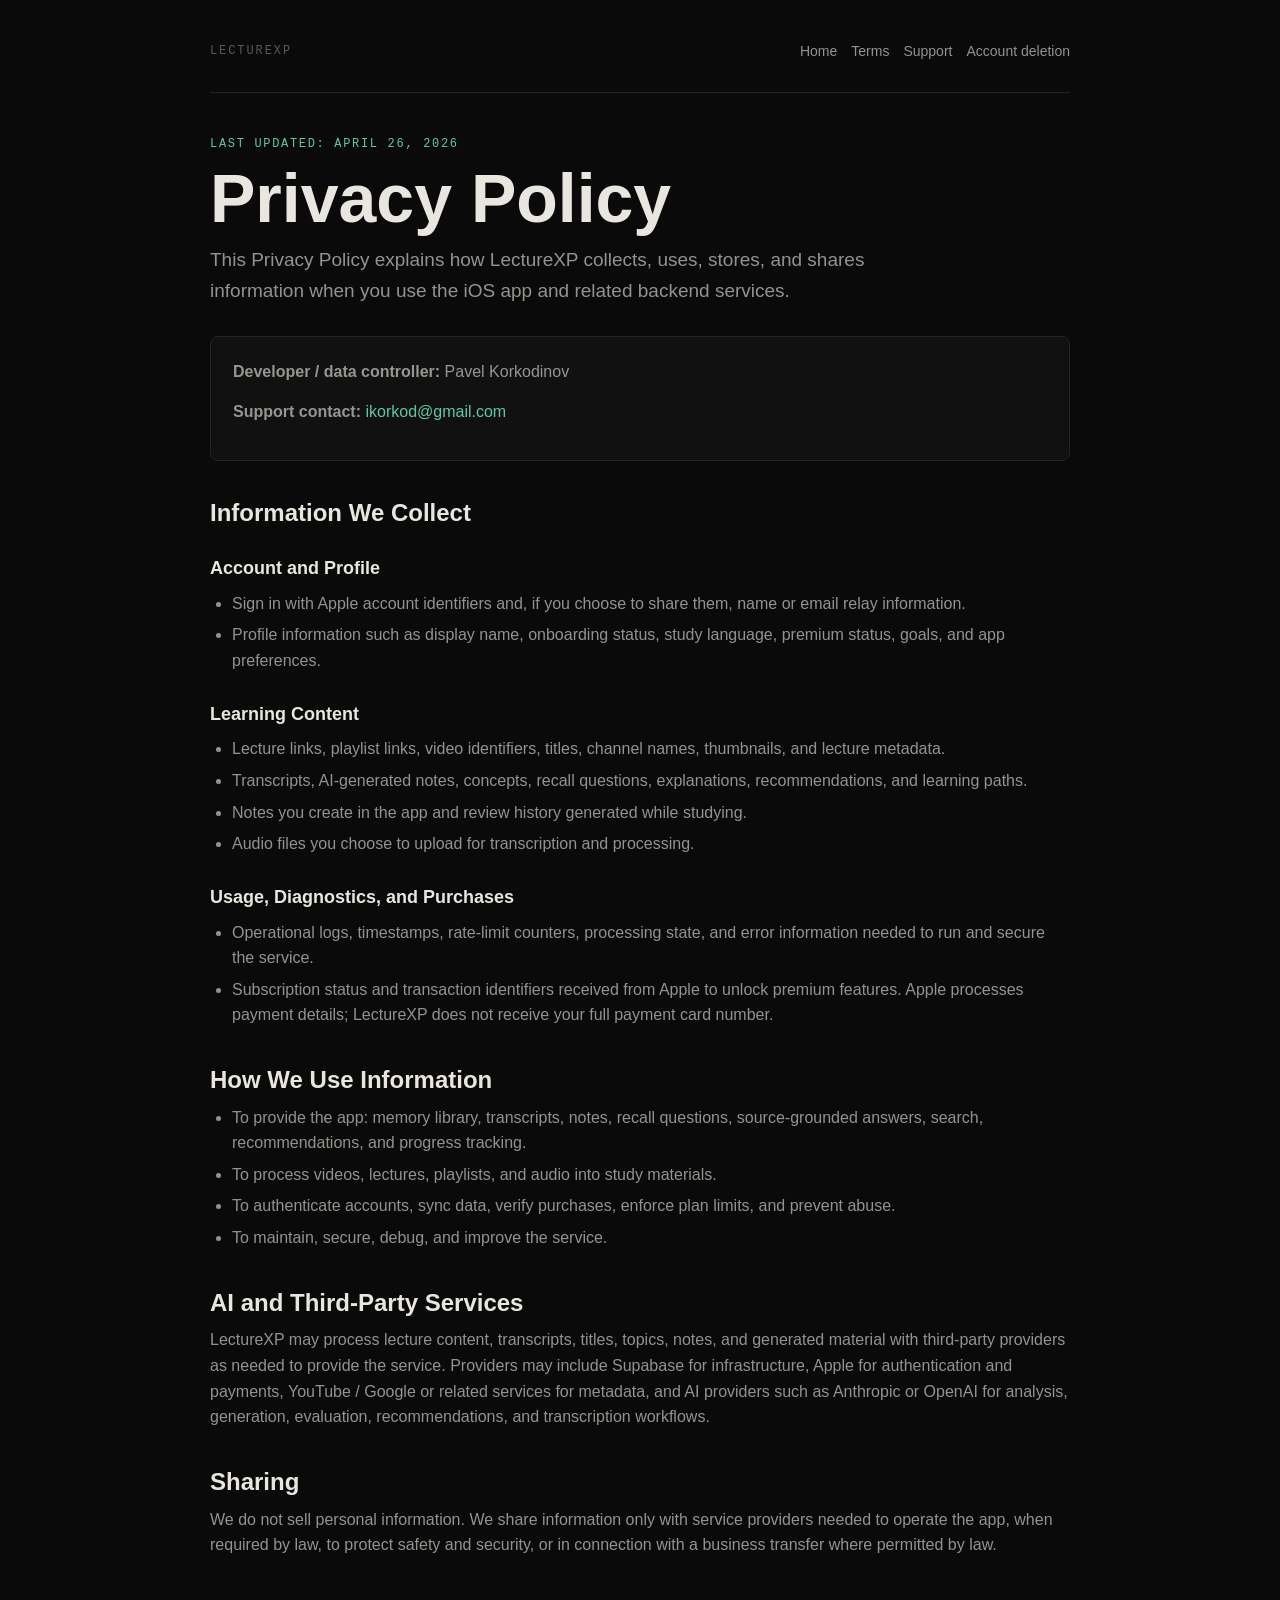
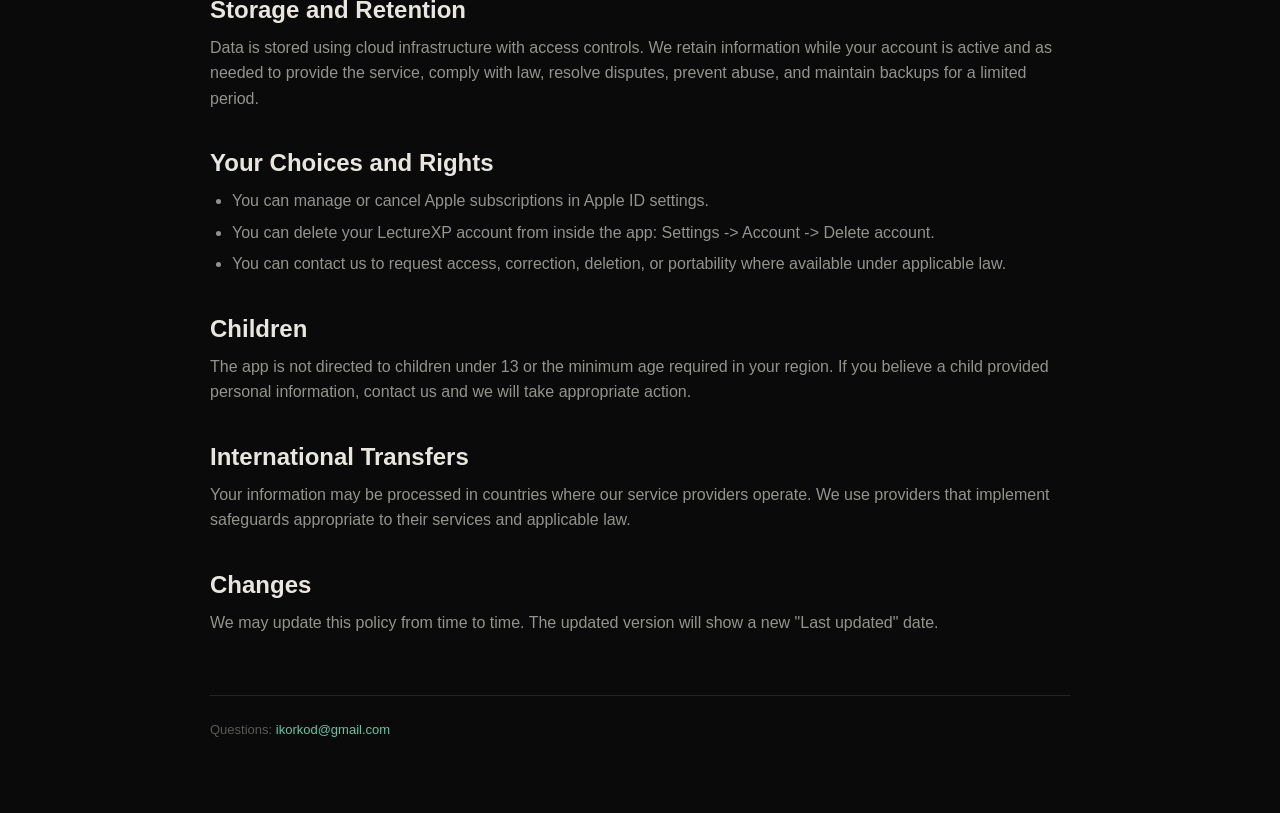
==== privacy.html @ f491b86e "Publish LectureXP legal pages" ====
<!doctype html>
<html lang="en">
<head>
  <meta charset="utf-8">
  <meta name="viewport" content="width=device-width, initial-scale=1">
  <title>Privacy Policy - LectureXP</title>
  <meta name="description" content="Privacy Policy for LectureXP.">
  <link rel="stylesheet" href="styles.css">
</head>
<body>
  <div class="shell">
    <header>
      <div class="brand">LectureXP</div>
      <nav>
        <a href="index.html">Home</a>
        <a href="terms.html">Terms</a>
        <a href="support.html">Support</a>
        <a href="account-deletion.html">Account deletion</a>
      </nav>
    </header>

    <main>
      <div class="eyebrow">Last updated: April 26, 2026</div>
      <h1>Privacy Policy</h1>
      <p class="lead">This Privacy Policy explains how LectureXP collects, uses, stores, and shares information when you use the iOS app and related backend services.</p>

      <div class="panel">
        <p><strong>Developer / data controller:</strong> Pavel Korkodinov</p>
        <p><strong>Support contact:</strong> <a href="mailto:ikorkod@gmail.com">ikorkod@gmail.com</a></p>
      </div>

      <h2>Information We Collect</h2>
      <h3>Account and Profile</h3>
      <ul>
        <li>Sign in with Apple account identifiers and, if you choose to share them, name or email relay information.</li>
        <li>Profile information such as display name, onboarding status, study language, premium status, goals, and app preferences.</li>
      </ul>

      <h3>Learning Content</h3>
      <ul>
        <li>Lecture links, playlist links, video identifiers, titles, channel names, thumbnails, and lecture metadata.</li>
        <li>Transcripts, AI-generated notes, concepts, recall questions, explanations, recommendations, and learning paths.</li>
        <li>Notes you create in the app and review history generated while studying.</li>
        <li>Audio files you choose to upload for transcription and processing.</li>
      </ul>

      <h3>Usage, Diagnostics, and Purchases</h3>
      <ul>
        <li>Operational logs, timestamps, rate-limit counters, processing state, and error information needed to run and secure the service.</li>
        <li>Subscription status and transaction identifiers received from Apple to unlock premium features. Apple processes payment details; LectureXP does not receive your full payment card number.</li>
      </ul>

      <h2>How We Use Information</h2>
      <ul>
        <li>To provide the app: memory library, transcripts, notes, recall questions, source-grounded answers, search, recommendations, and progress tracking.</li>
        <li>To process videos, lectures, playlists, and audio into study materials.</li>
        <li>To authenticate accounts, sync data, verify purchases, enforce plan limits, and prevent abuse.</li>
        <li>To maintain, secure, debug, and improve the service.</li>
      </ul>

      <h2>AI and Third-Party Services</h2>
      <p>LectureXP may process lecture content, transcripts, titles, topics, notes, and generated material with third-party providers as needed to provide the service. Providers may include Supabase for infrastructure, Apple for authentication and payments, YouTube / Google or related services for metadata, and AI providers such as Anthropic or OpenAI for analysis, generation, evaluation, recommendations, and transcription workflows.</p>

      <h2>Sharing</h2>
      <p>We do not sell personal information. We share information only with service providers needed to operate the app, when required by law, to protect safety and security, or in connection with a business transfer where permitted by law.</p>

      <h2>Storage and Retention</h2>
      <p>Data is stored using cloud infrastructure with access controls. We retain information while your account is active and as needed to provide the service, comply with law, resolve disputes, prevent abuse, and maintain backups for a limited period.</p>

      <h2>Your Choices and Rights</h2>
      <ul>
        <li>You can manage or cancel Apple subscriptions in Apple ID settings.</li>
        <li>You can delete your LectureXP account from inside the app: Settings -> Account -> Delete account.</li>
        <li>You can contact us to request access, correction, deletion, or portability where available under applicable law.</li>
      </ul>

      <h2>Children</h2>
      <p>The app is not directed to children under 13 or the minimum age required in your region. If you believe a child provided personal information, contact us and we will take appropriate action.</p>

      <h2>International Transfers</h2>
      <p>Your information may be processed in countries where our service providers operate. We use providers that implement safeguards appropriate to their services and applicable law.</p>

      <h2>Changes</h2>
      <p>We may update this policy from time to time. The updated version will show a new "Last updated" date.</p>
    </main>

    <footer>Questions: <a href="mailto:ikorkod@gmail.com">ikorkod@gmail.com</a></footer>
  </div>
</body>
</html>
---- styles.css ----
:root {
  color-scheme: dark;
  --bg: #0a0a0a;
  --surface: #111111;
  --surface-2: #151515;
  --border: #242424;
  --text: #e8e6df;
  --muted: rgba(232, 230, 223, 0.62);
  --faint: rgba(232, 230, 223, 0.36);
  --accent: #5dcaa5;
}

* {
  box-sizing: border-box;
}

html {
  background: var(--bg);
}

body {
  margin: 0;
  background: var(--bg);
  color: var(--text);
  font: 16px/1.6 -apple-system, BlinkMacSystemFont, "SF Pro Text", Inter, sans-serif;
}

a {
  color: var(--accent);
  text-decoration: none;
}

a:hover {
  text-decoration: underline;
}

.shell {
  width: min(860px, calc(100vw - 36px));
  margin: 0 auto;
  padding: 40px 0 72px;
}

header {
  display: flex;
  justify-content: space-between;
  gap: 20px;
  align-items: center;
  padding: 0 0 30px;
  border-bottom: 1px solid var(--border);
}

.brand {
  color: var(--faint);
  font-family: ui-monospace, SFMono-Regular, Menlo, monospace;
  font-size: 12px;
  letter-spacing: 0.16em;
  text-transform: uppercase;
}

nav {
  display: flex;
  flex-wrap: wrap;
  gap: 14px;
  justify-content: flex-end;
}

nav a {
  color: var(--muted);
  font-size: 14px;
}

main {
  padding-top: 42px;
}

.eyebrow {
  color: var(--accent);
  font-family: ui-monospace, SFMono-Regular, Menlo, monospace;
  font-size: 12px;
  letter-spacing: 0.14em;
  text-transform: uppercase;
}

h1 {
  margin: 10px 0 14px;
  max-width: 760px;
  font-size: clamp(38px, 7vw, 68px);
  line-height: 0.98;
  letter-spacing: 0;
}

h2 {
  margin: 38px 0 10px;
  font-size: 24px;
  line-height: 1.2;
}

h3 {
  margin: 26px 0 8px;
  font-size: 18px;
}

p {
  margin: 0 0 14px;
  color: var(--muted);
}

ul {
  margin: 0 0 18px;
  padding-left: 22px;
  color: var(--muted);
}

li + li {
  margin-top: 6px;
}

.lead {
  max-width: 680px;
  color: var(--muted);
  font-size: 19px;
}

.panel {
  margin: 30px 0;
  padding: 22px;
  background: var(--surface);
  border: 1px solid var(--border);
  border-radius: 8px;
}

.grid {
  display: grid;
  grid-template-columns: repeat(auto-fit, minmax(220px, 1fr));
  gap: 14px;
  margin-top: 28px;
}

.link-card {
  display: block;
  min-height: 132px;
  padding: 18px;
  background: var(--surface);
  border: 1px solid var(--border);
  border-radius: 8px;
}

.link-card strong {
  display: block;
  color: var(--text);
  font-size: 18px;
  margin-bottom: 8px;
}

.link-card span {
  color: var(--muted);
}

footer {
  margin-top: 60px;
  padding-top: 24px;
  border-top: 1px solid var(--border);
  color: var(--faint);
  font-size: 13px;
}

code {
  padding: 2px 5px;
  border-radius: 5px;
  background: var(--surface-2);
}

@media (max-width: 640px) {
  header {
    align-items: flex-start;
    flex-direction: column;
  }

  nav {
    justify-content: flex-start;
  }
}
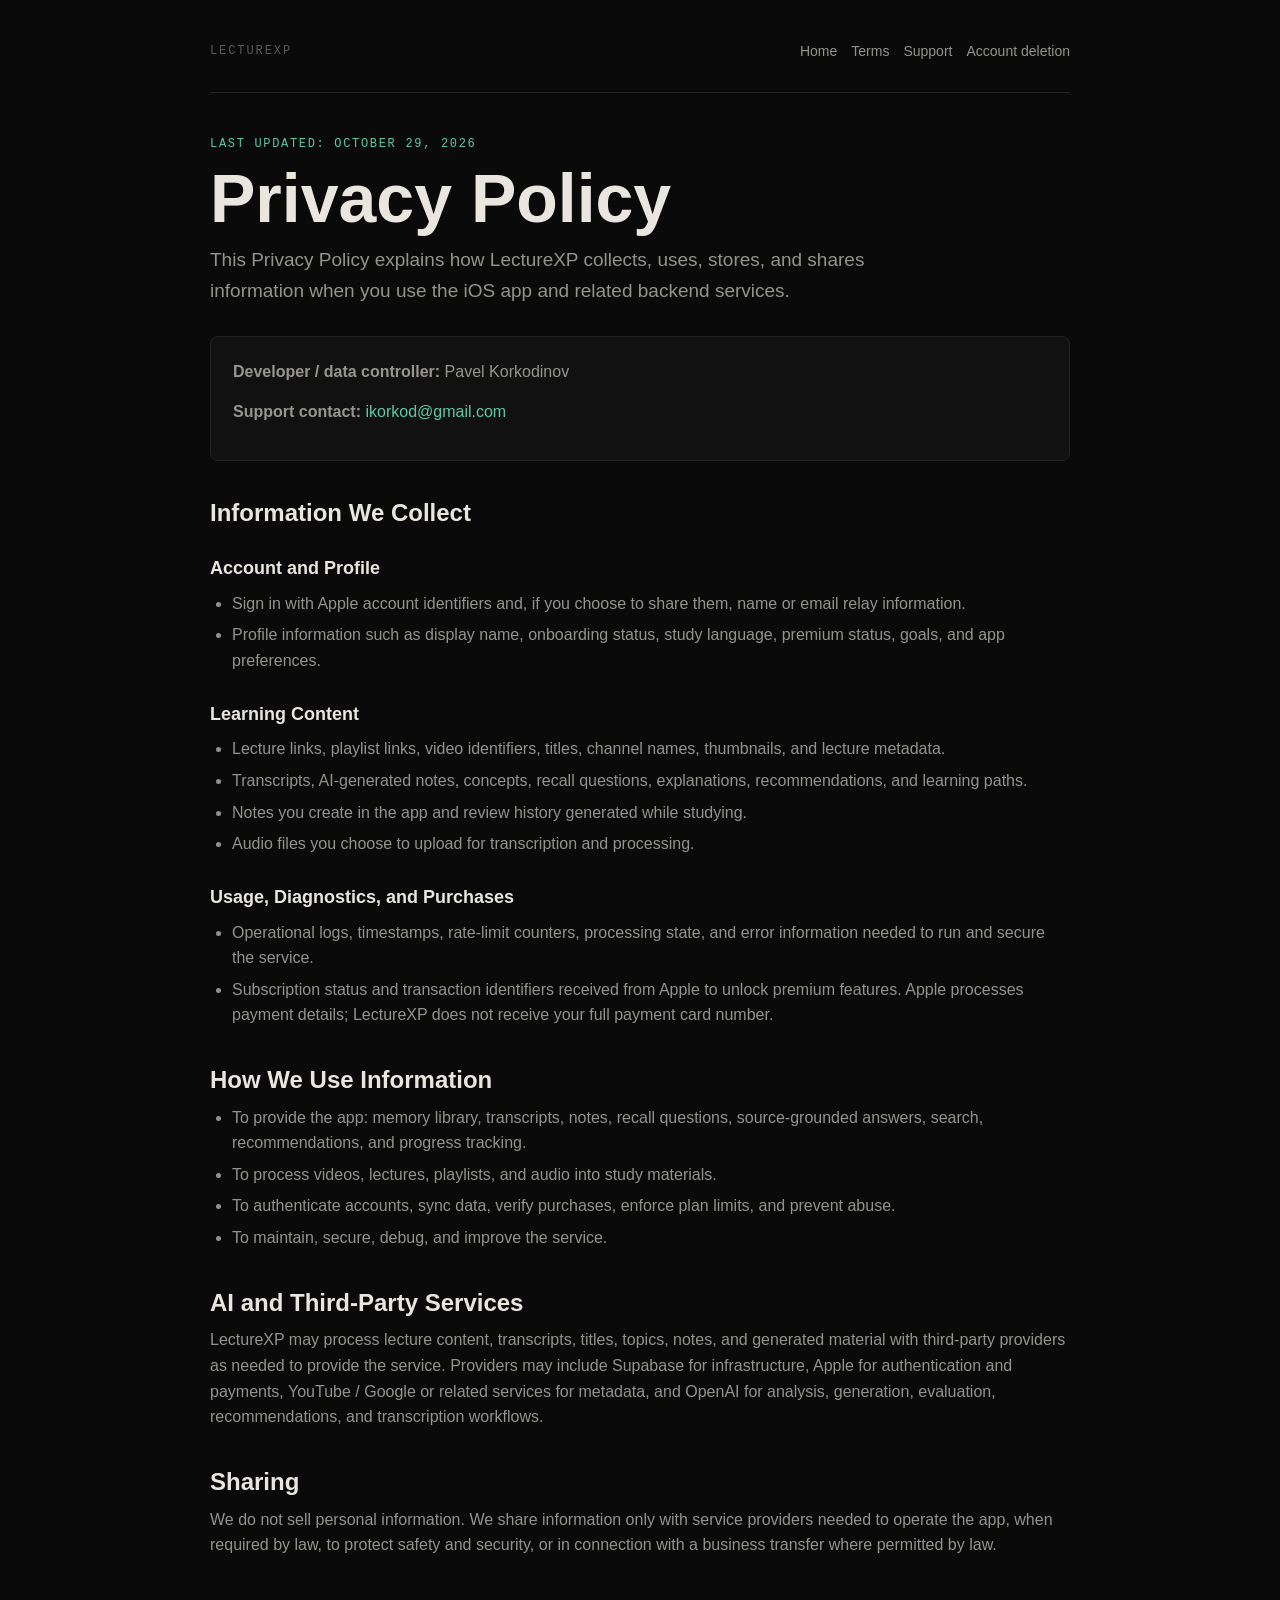
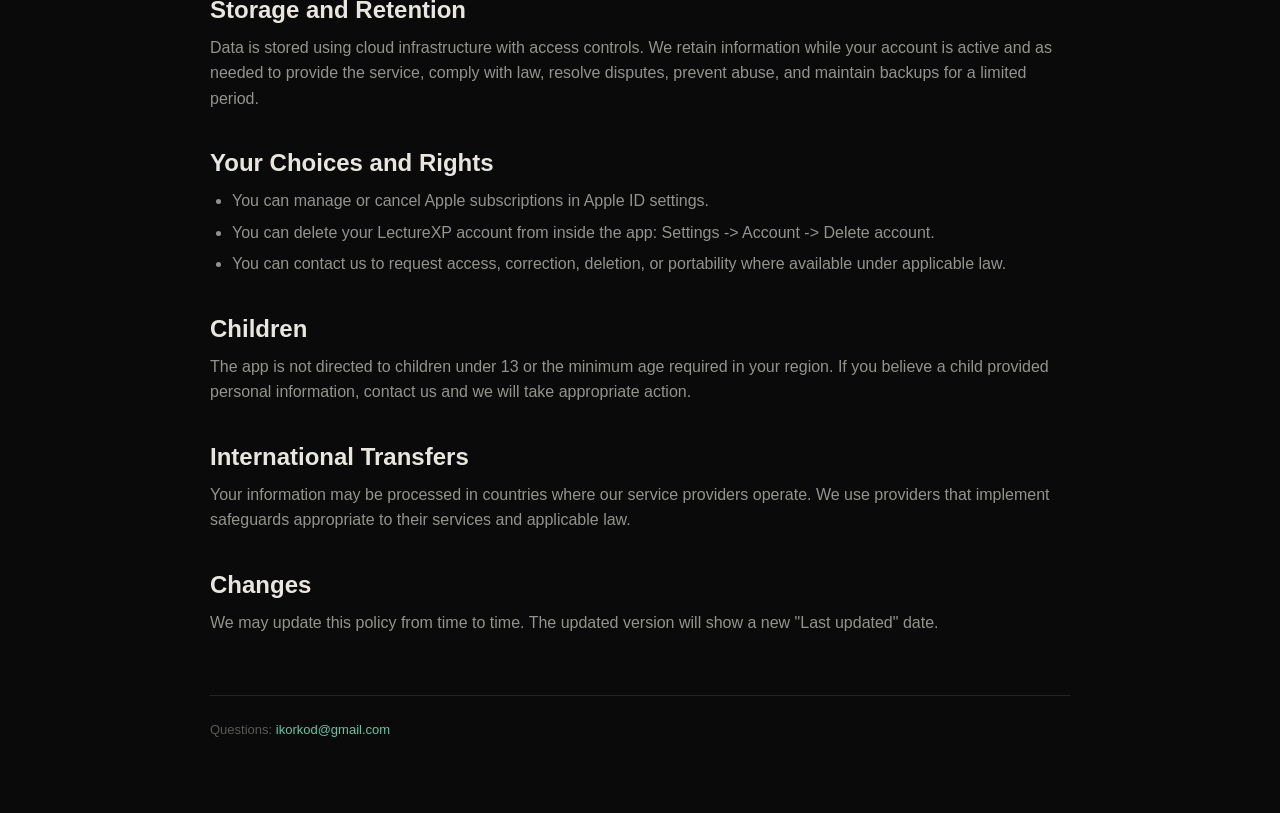
==== commit 61d08ec5: "Update AI processing disclosure for OpenAI migration" ====
--- a/privacy.html
+++ b/privacy.html
@@ -20,7 +20,7 @@
     </header>
 
     <main>
-      <div class="eyebrow">Last updated: April 26, 2026</div>
+      <div class="eyebrow">Last updated: October 29, 2026</div>
       <h1>Privacy Policy</h1>
       <p class="lead">This Privacy Policy explains how LectureXP collects, uses, stores, and shares information when you use the iOS app and related backend services.</p>
 
@@ -59,7 +59,7 @@
       </ul>
 
       <h2>AI and Third-Party Services</h2>
-      <p>LectureXP may process lecture content, transcripts, titles, topics, notes, and generated material with third-party providers as needed to provide the service. Providers may include Supabase for infrastructure, Apple for authentication and payments, YouTube / Google or related services for metadata, and AI providers such as Anthropic or OpenAI for analysis, generation, evaluation, recommendations, and transcription workflows.</p>
+      <p>LectureXP may process lecture content, transcripts, titles, topics, notes, and generated material with third-party providers as needed to provide the service. Providers may include Supabase for infrastructure, Apple for authentication and payments, YouTube / Google or related services for metadata, and OpenAI for analysis, generation, evaluation, recommendations, and transcription workflows.</p>
 
       <h2>Sharing</h2>
       <p>We do not sell personal information. We share information only with service providers needed to operate the app, when required by law, to protect safety and security, or in connection with a business transfer where permitted by law.</p>
@@ -88,3 +88,4 @@
   </div>
 </body>
 </html>
+
